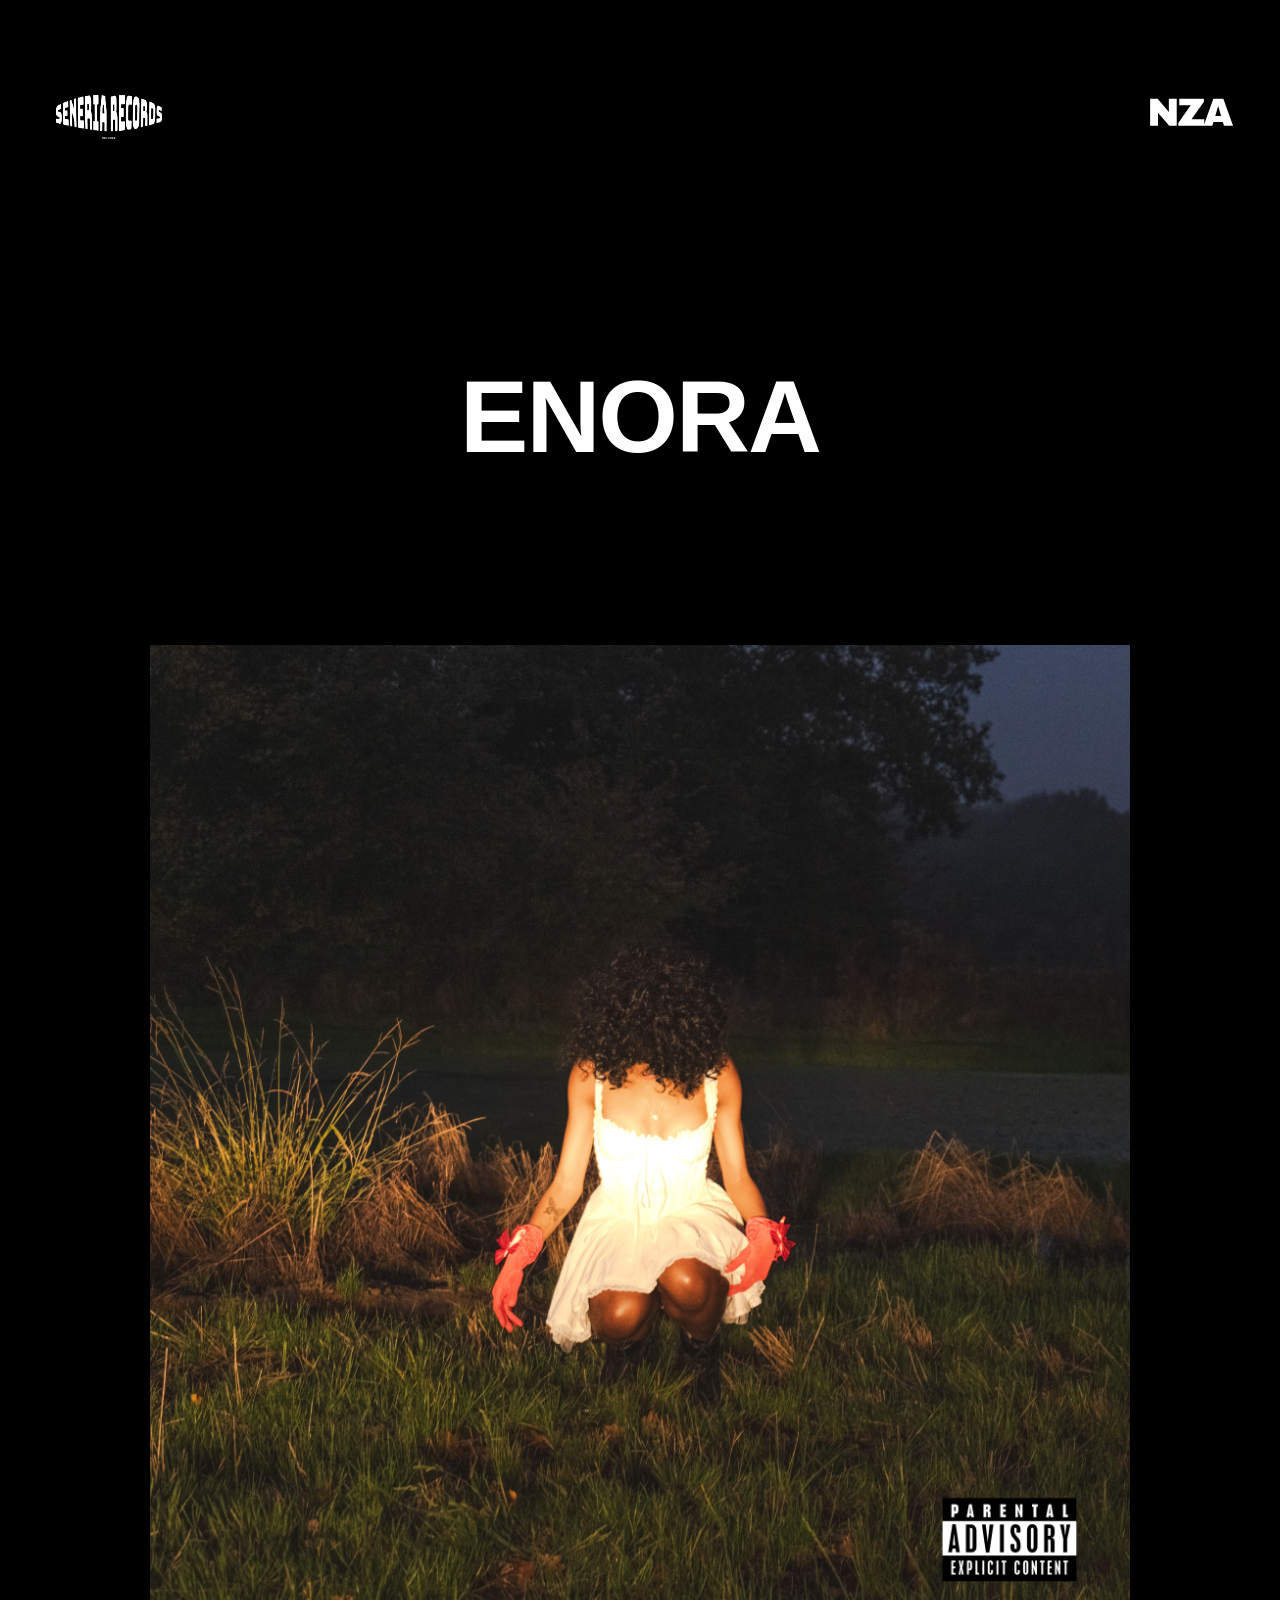
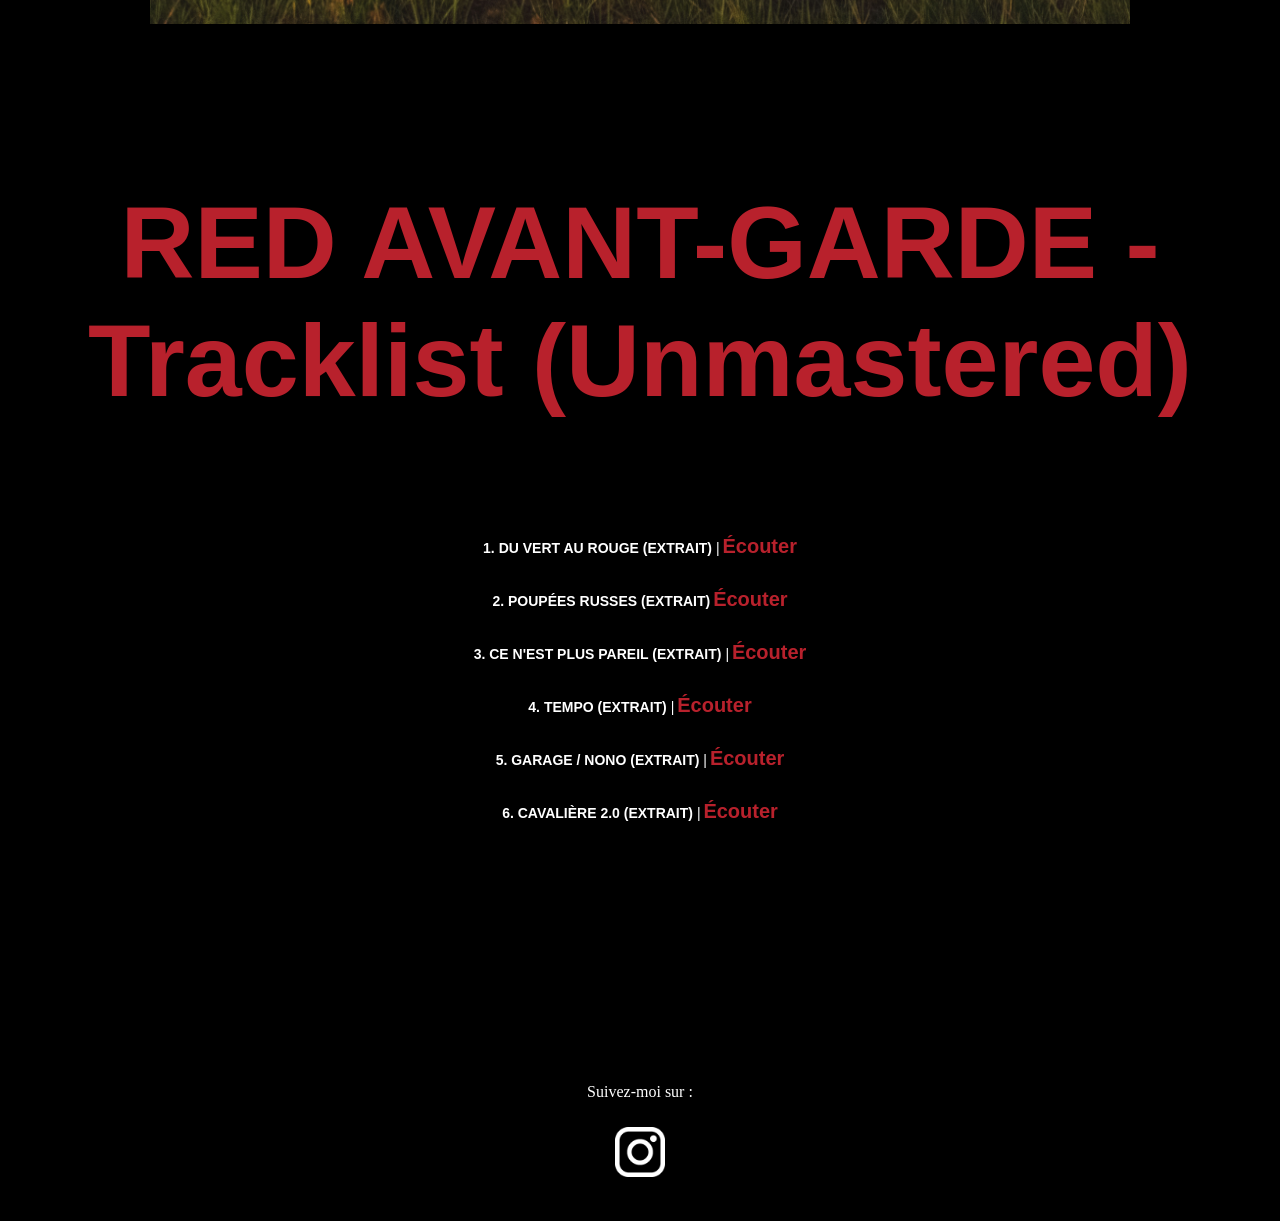
==== index.html @ bc43f726 "Update index.html" ====
<!DOCTYPE html>
<html lang="fr">
<head>
    <meta charset="UTF-8">
    <meta name="viewport" content="width=device-width, initial-scale=1.0">
    <link rel="stylesheet" href="css-tracklist-redag.css">
    
    <title>Tracklist - RED AVANT-GARDE</title>
    <style>
        body {
            font-family: Arial, sans-serif;
            background-color: #111;
            color: #fff;
            text-align: center;
            padding: 20px;
        }
        h2 {
            color: #b8212c;
        }
        .tracklist {
            list-style: none;
            padding: 0;
        }
        .tracklist li {
            margin: 10px 0;
        }
        a {
            color: #ff8b93;
            text-decoration: none;
        }
    </style>
</head>
<body>
    <div class="header">
        <img src="images/1.svg" alt="Logo Label" class="logo left">
        <img src="images/nza_logo_blanc.svg" alt="Logo Association" class="logo right">
    </div>
    <div style="height: 100px;"></div>

    <link href="https://fonts.googleapis.com/css?family=Bebas+Neue&display=swap" rel="stylesheet">


    
<h1 id="enora">ENORA</h1>

<div style="height: 100px;"></div>

<div class="header">
    <img class="cover_enora" src="images/cover_redag_unofficial.jpg" alt="cover enora">
</div>

<div style="height: 100px;"></div>


    <h2>RED AVANT-GARDE - Tracklist (Unmastered)</h2>
    <div style="height: 10px;"></div>

    <ul class="tracklist">
        <li><span class="numero">1.</span> <strong>DU VERT AU ROUGE (EXTRAIT) </strong>| <a class="ecouter" id="audio1" data-audio="audio/track_dvar.mp3">Écouter</a></li>
        <li><span class="numero">2.</span> <strong>POUPÉES RUSSES (EXTRAIT) </strong> <a class="ecouter" id="track2" data-audio="audio/track_pr.mp3">Écouter</a></li>
        <li><span class="numero">3.</span> <strong>CE N'EST PLUS PAREIL (EXTRAIT) </strong> | <a class="ecouter" id="track3" data-audio="audio/track_cnpp.mp3">Écouter</a></li>
        <li><span class="numero">4.</span> <strong>TEMPO (EXTRAIT) </strong> | <a class="ecouter" id="track4" data-audio="audio/track_tempo.mp3">Écouter</a></li>
        <li><span class="numero">5.</span> <strong>GARAGE / NONO (EXTRAIT) </strong> | <a class="ecouter" id="track5" data-audio="audio/track_gn.mp3">Écouter</a></li>
        <li><span class="numero">6.</span> <strong>CAVALIÈRE 2.0 (EXTRAIT) </strong> | <a class="ecouter" id="track6" data-audio="audio/track_cav2.mp3">Écouter</a></li>
    </ul>
    <div style="height: 200px;"></div>

    <footer>
        <p>
            <span class="follow-text">Suivez-moi sur :</span>
            <div style="height: 10px;"></div>
            <a href="https://www.instagram.com/enoraoff" target="_blank">
                <img src="images/instagram-logo-transparent.png" alt="Instagram logo noir et blanc" class="insta-logo">
            </a>
        </p>
    </footer>

<script src="js-tracklist-redag.js"></script>
<audio id="audio-preload" preload="auto">
    <source src="audio/track_test.mp3" type="audio/mp3">
</audio>

</body>
</html>
---- css-tracklist-redag.css ----
body {
    padding: 200px;
    font-family: 'HelveticaNeueRoman', sans-serif;
}

.header {
    display: flex;
    justify-content: space-between;
    align-items: center;
    padding-bottom: 20px; /* Espace sous les logos */
}

.logo {
    height: 170px; /* Ajuste la taille */
    margin-left: 20px;
    width: 10%;
}


h1 {
    margin-top: 40px; /* Espace entre les logos et le titre */
    text-align: center;
    font-family: 'BebasNeue-Regular', sans-serif;
    font-weight: bold;
    font-size: 8vw;
    letter-spacing: -2px;

}


h2 {
    margin-top: 40px; /* Espace entre les logos et le titre */
    text-align: center;
    font-family: 'BebasNeue-Regular', sans-serif;
    font-weight: bold;
    font-size: 8vw;
}

.cover_enora {
    width: 80%;
    display: flex;
    justify-content: center;
    height: auto;
    display: block;
    margin: 0 auto;
    
  }
  


/* Définir la police Bebas Neue */
@font-face {
    font-family: 'BebasNeue-Regular';
    src: url('BebasNeue/BebasNeue-Regular.ttf') format('truetype');
}

/* Appliquer la police aux titres */



.tracklist {
    display: flex;
    justify-content: center; /* Centre l'ensemble de la liste horizontalement */
    margin-top: 30px; /* Espacement au-dessus de la tracklist */
}

.tracklist ul {
    list-style-type: disc; /* Affiche des puces classiques */
    padding-left: 40px; /* Décale un peu le début de la liste */
    text-align: left; /* Aligne les éléments de la liste à gauche */
}

.tracklist li {
    margin-bottom: 10px; /* Espacement entre les titres */
    padding-left: 10px; /* Décale chaque titre un peu vers la droite pour l'effet sablier */
}

.tracklist li {
    margin-bottom: 20px; /* Plus d'espace entre les titres */
    font-size: 14px;
    padding-left: 20px; /* Décale légèrement chaque titre à gauche */
    text-align: left; /* Assure que les éléments sont à gauche */
}

.tracklist li a {
    text-decoration: none; /* Enlève le soulignement du lien */
    margin-left: 10px; /* Ajoute un petit espace entre le titre et le lien */
    font-weight: bold;
}










/* Centrer la tracklist et ajouter un espacement */
.tracklist {
    list-style-type: none; /* Supprime les puces */
    padding: 0;
    margin: 0;
    display: flex; /* Flexbox pour une disposition en ligne des éléments */
    flex-wrap: wrap; /* Permet aux éléments de se placer sur plusieurs lignes si nécessaire */
    justify-content: center; /* Centre les éléments horizontalement */
    flex-direction: column
}




.tracklist li {
    display: inline-block; /* Les éléments seront en ligne */
    margin: 20px 40px; /* Espacement entre chaque titre, 20px en haut et en bas, 40px à gauche et à droite */
    padding: 10px; /* Padding interne pour l'espacement */
    text-align: center; /* Centrer le texte à l'intérieur des éléments */
}

.tracklist li .numero {
    font-weight: bold; /* Ajoute de l'épaisseur aux numéros */
    margin-bottom: 20px;
}

.tracklist li a.ecouter {
    margin-left: -1px;
    margin-top: 10px; /* Ajoute un petit espace entre le titre et "Écouter" */
    text-align: center; /* Centre le lien "Écouter" */
    display: inline-block;
    text-decoration: none; /* Enlève le surlignement */
    color: #b8212c; /* La couleur initiale du texte */
    transition: color 1s ease, transform 0.2s ease; /* Transition douce pour la couleur et le zoom */
    font-family: 'HelveticaWorld-Bold', sans-serif;
    font-weight: bold;
    font-size: 20px;

    
}

.tracklist li a.ecouter:hover {
    color: #ffffff; /* Change la couleur du texte en blanc */
    transform: scale(1.1); /* Agrandit le texte de 20% */
}
/*OK ECOUTE ET LE TITRE SONT DÉTACHÉ*/

.tracklist li em {
    font-style: initial;
    font-family: 'BebasNeue-Regular';
}


.ecouter {
    cursor: pointer;
    text-decoration: none;
}






footer {
    margin-top: 50px;
    text-align: center;
    font-size: 16px;
}

footer a {
    text-decoration: none;
    color: #dc9448; /* Utilise une couleur qui ressort */
    font-weight: bold;
    display: flex;
    align-items: center;
}

/*logo*/

footer a img {
    width: 50px; /* Ajuste la taille du logo Instagram */
    margin: auto; /* Ajoute un peu d'espace entre le texte et l'image */
    vertical-align: middle;

}




/* EFFET D'ACCUEIL*/

/* Définition de l'animation pour le fade-in et fade-out */
@keyframes fadeInOut {
    0% {
        background-color: #000000; /* fond noir au départ */
    }
    50% {
        background-color: #ffffff; /* fond rouge à 1 seconde */
    }
    100% {
        background-color: #000000; /* fond noir à la fin */
    }
}

/* Application de l'animation au body */
body {
    animation: fadeInOut 2.5s ease-in-out; /* 2s pour toute l'animation */
    animation-delay: 0s; /* L'animation commence immédiatement */
    animation-fill-mode: forwards; /* Maintenir l'état final de l'animation */
}


/*EFFET SUR LES TITRES DE L'EP*/

/* Définir l'animation pour les éléments de la tracklist */
/* Animation pour l'apparition des titres */
/* Animation pour les titres */
@keyframes fadeInTitle {
    0% {
        opacity: 0;
        transform: translateY(20px);
    }
    100% {
        opacity: 1;
        transform: translateY(0);
    }
}

/* Appliquer un état initial caché et décalé */
.tracklist li {
    opacity: 0;
    transform: translateY(20px);
    transition: opacity 0.5s, transform 0.5s;
}

/* Classe active qui déclenche l'animation */
.tracklist li.active {
    animation: fadeInTitle 0.75s ease-out forwards;
}


/* Classe d'animation */
.fade-in {
    opacity: 0;
    animation: fadeIn 1s ease forwards; /* 1s pour l'animation */
}

/* Liste des titres */
.tracklist li {
    list-style-type: none;
    padding: 0;
}

.tracklist li strong {
    font-weight: bold;
}

.track-item {
    font-size: 18px;
    margin: 10px 0;
}

/* Délais d'animation pour chaque élément */
.tracklist li:nth-child(1) {
    animation-delay: 0.2s;
}
.tracklist li:nth-child(2) {
    animation-delay: 0.4s;
}
.tracklist li:nth-child(3) {
    animation-delay: 0.6s;
}
.tracklist li:nth-child(4) {
    animation-delay: 0.8s;
}
.tracklist li:nth-child(5) {
    animation-delay: 1s;
}
.tracklist li:nth-child(6) {
    animation-delay: 1.2s;
}


/*logo*/
.insta-logo {
    transition: transform 0.3s ease; /* Transition douce pour l'effet de zoom */
}

/* Lors du survol (hover) */
.insta-logo:hover {
    transform: scale(1.1); /* Augmente la taille du logo de 10% */
}

.follow-text {
    margin-top: 90px; /* Crée de l'espace entre le texte et l'icône */
    font-size: 16px; /* Taille de la police, ajustable selon ton design */
    font-weight: initial; /* Optionnel, si tu veux que le texte soit en gras */
    font-family: 'HelveticaWorld-Bold';

}


/* Importation de la police HelveticaWorld-Regular */
@font-face {
    font-family: 'HelveticaWorld-Regular';
    src: url('polices/HelveticaWorld/HelveticaWorld-Regular.woff2') format('woff2'),
         url('pOLICES/HelveticaWorld/HelveticaWorld-Regular.woff') format('woff');
    font-weight: normal;
    font-style: normal;
}

/* Appliquer HelveticaWorld-Regular aux titres de la tracklist */
.tracklist li {
    font-family: 'HelveticaWorld-Regular', sans-serif;
    font-weight: normal; /* Si tu souhaites un poids normal pour la police */
}
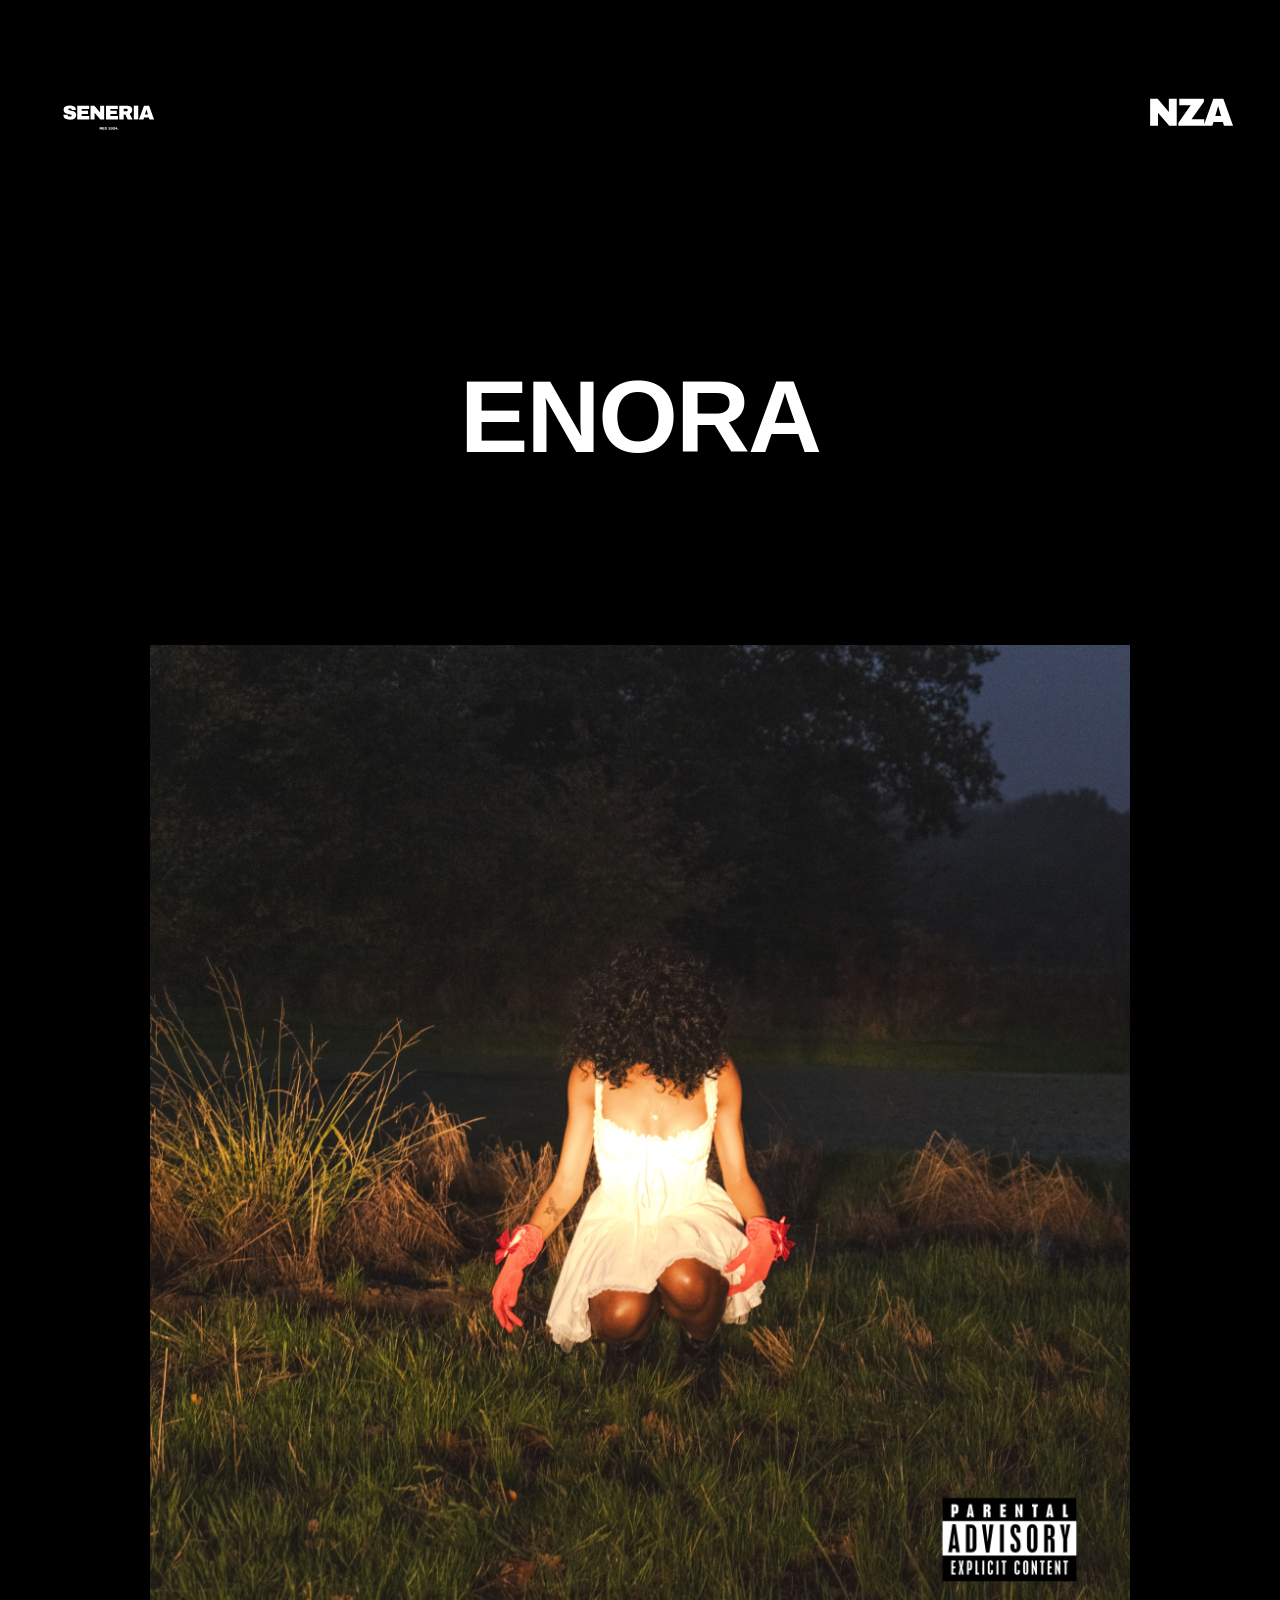
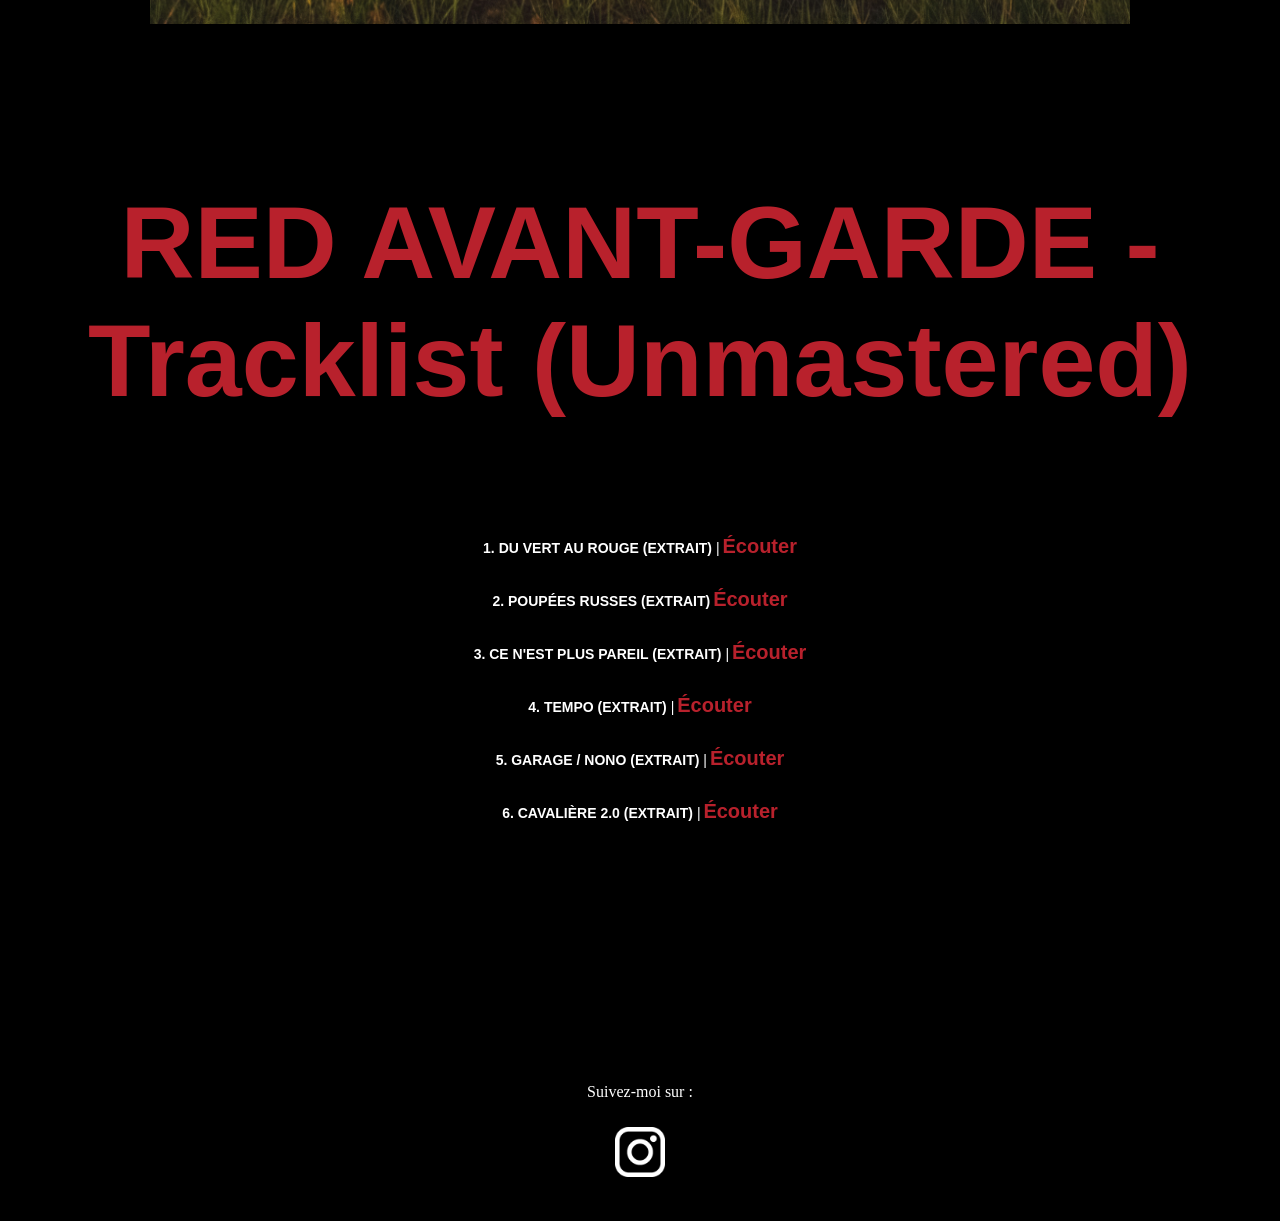
==== commit e43ebea7: "Add files via upload" ====
--- a/index.html
+++ b/index.html
@@ -32,7 +32,7 @@
 </head>
 <body>
     <div class="header">
-        <img src="images/1.svg" alt="Logo Label" class="logo left">
+        <img src="images/seneria_records_logo_blanc.svg" alt="Logo Label" class="logo left">
         <img src="images/nza_logo_blanc.svg" alt="Logo Association" class="logo right">
     </div>
     <div style="height: 100px;"></div>
@@ -82,4 +82,4 @@
 
 </body>
 </html>
- 
+ 
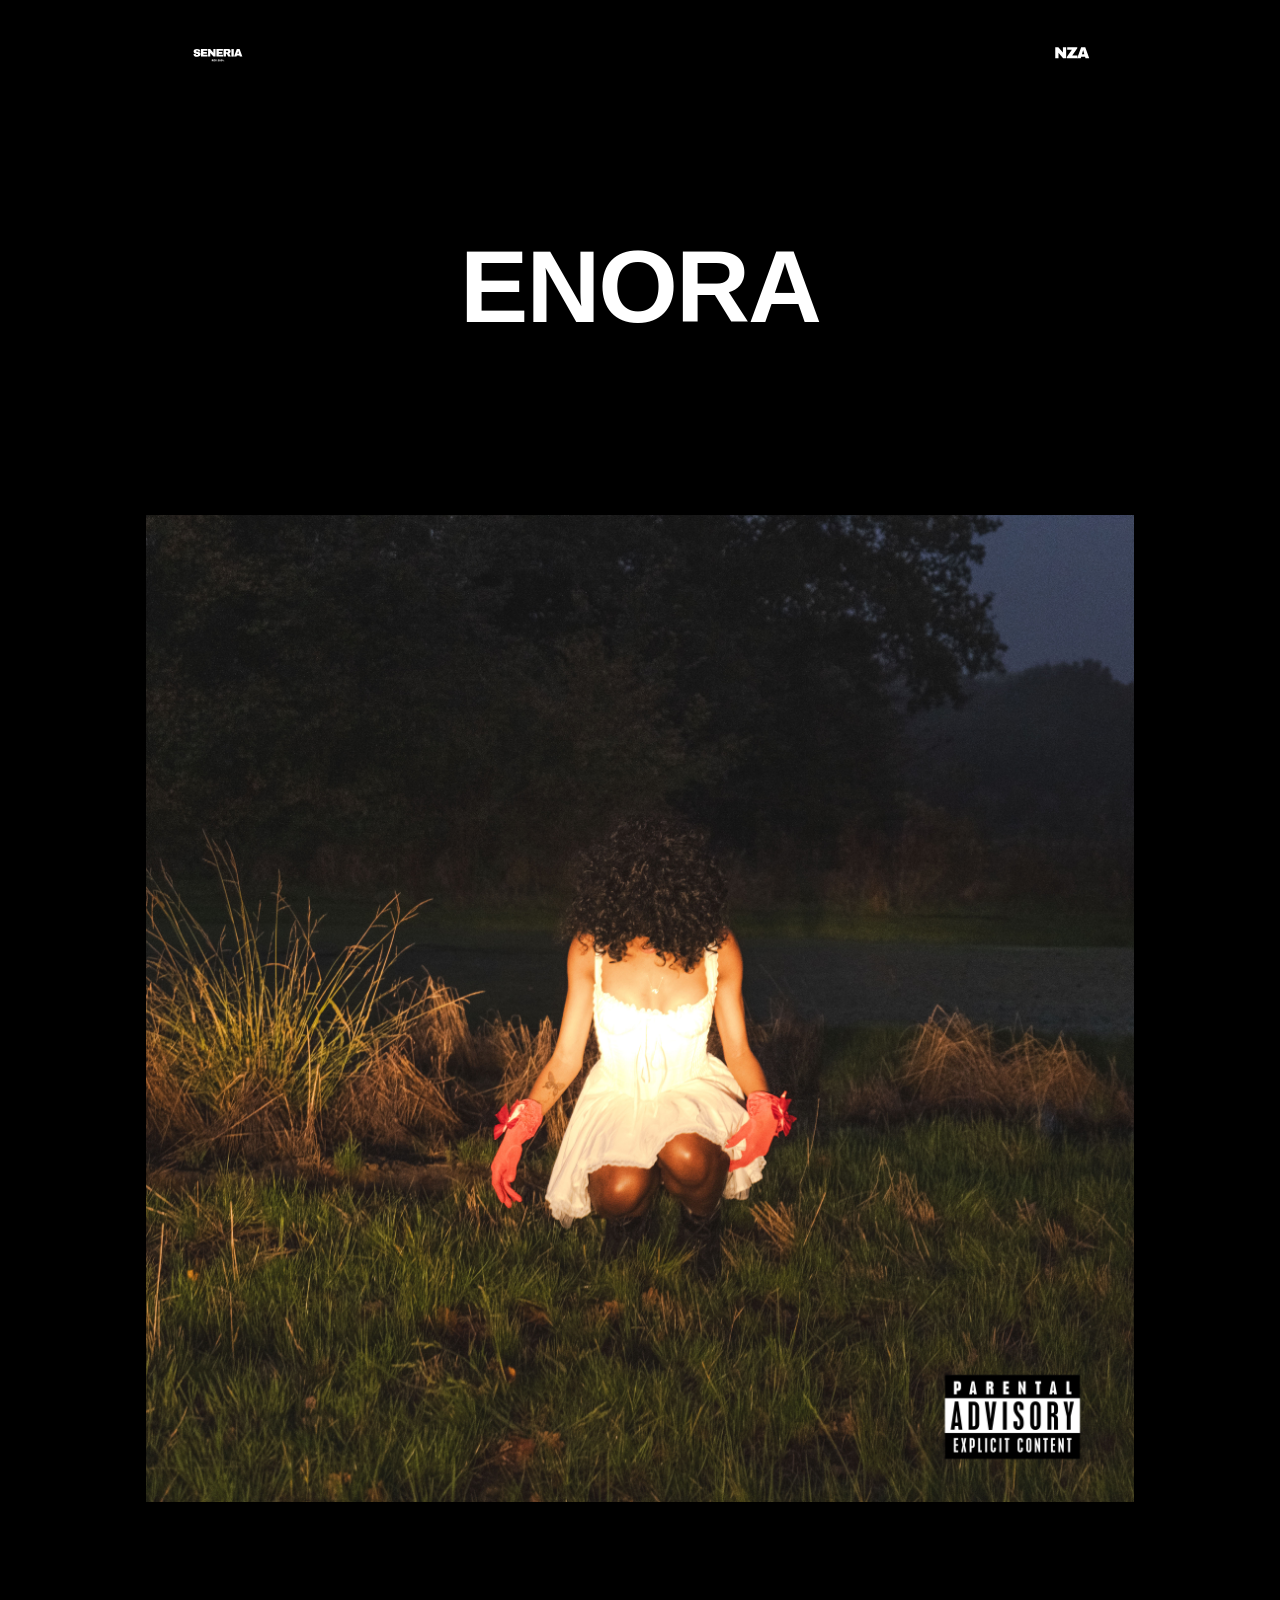
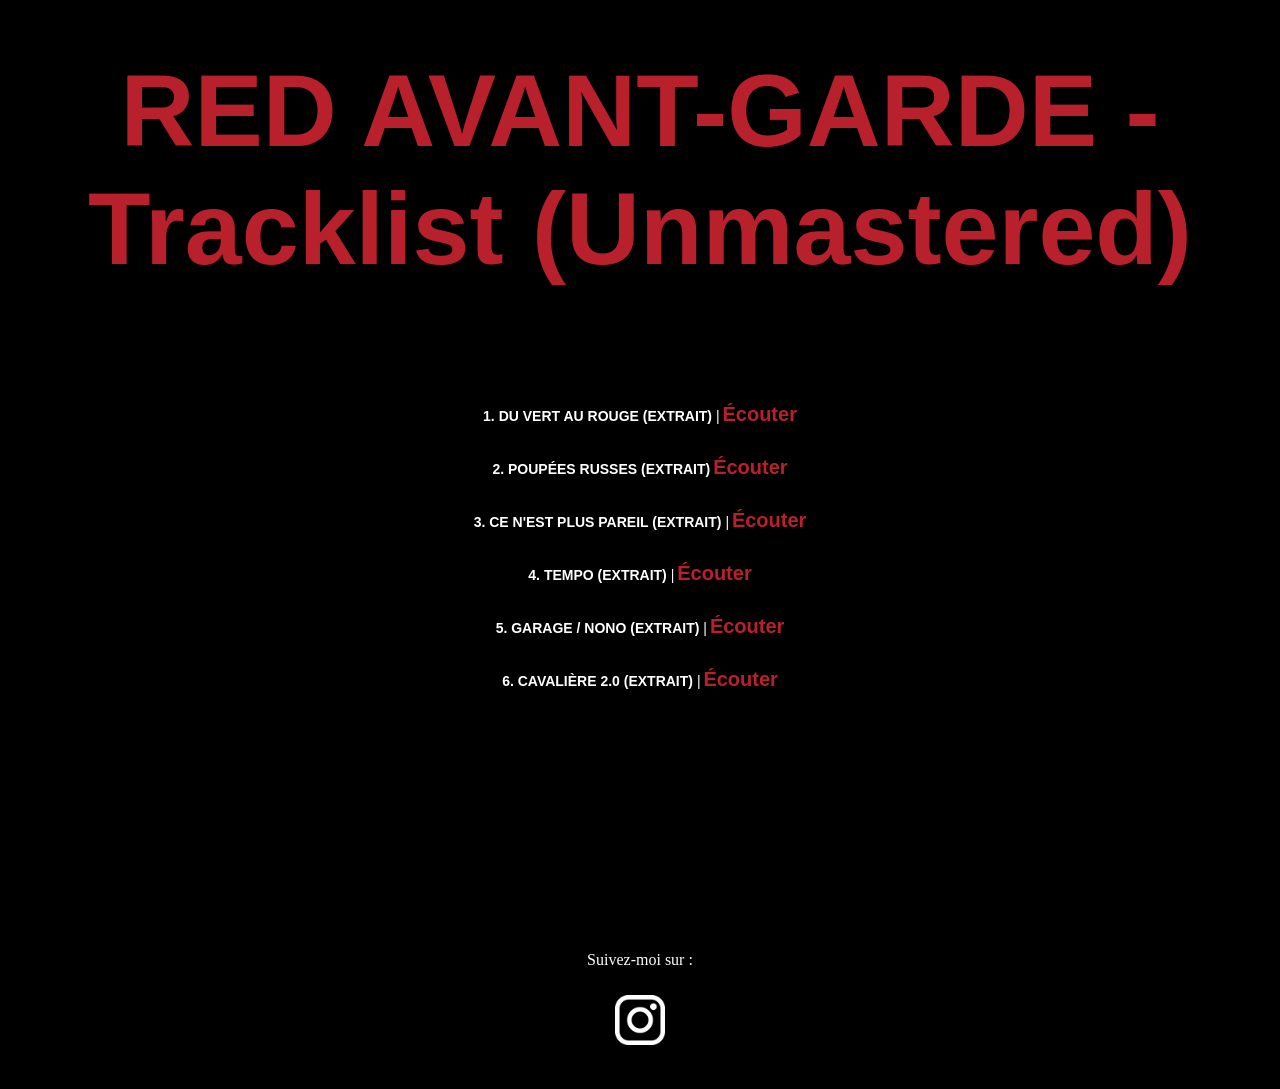
==== commit 7e0960f1: "Update index.html" ====
--- a/index.html
+++ b/index.html
@@ -12,7 +12,6 @@
             background-color: #111;
             color: #fff;
             text-align: center;
-            padding: 20px;
         }
         h2 {
             color: #b8212c;
@@ -82,4 +81,4 @@
 
 </body>
 </html>
- + 
--- a/css-tracklist-redag.css
+++ b/css-tracklist-redag.css
@@ -3,7 +3,7 @@
 
 
 body {
-    padding: 200px;
+    padding: 20px 15px 20px 15px; /* haut | droite | bas | gauche */
     font-family: 'HelveticaNeueRoman', sans-serif;
 }
 
@@ -11,13 +11,13 @@
     display: flex;
     justify-content: space-between;
     align-items: center;
-    padding-bottom: 20px; /* Espace sous les logos */
+    padding-bottom: 10px; /* Espace sous les logos */
 }
 
 .logo {
-    height: 170px; /* Ajuste la taille */
-    margin-left: 20px;
-    width: 10%;
+    height: 50px; /* Ajuste la taille */
+    margin-left: 10px;
+    width: 30%;
 }
 
 
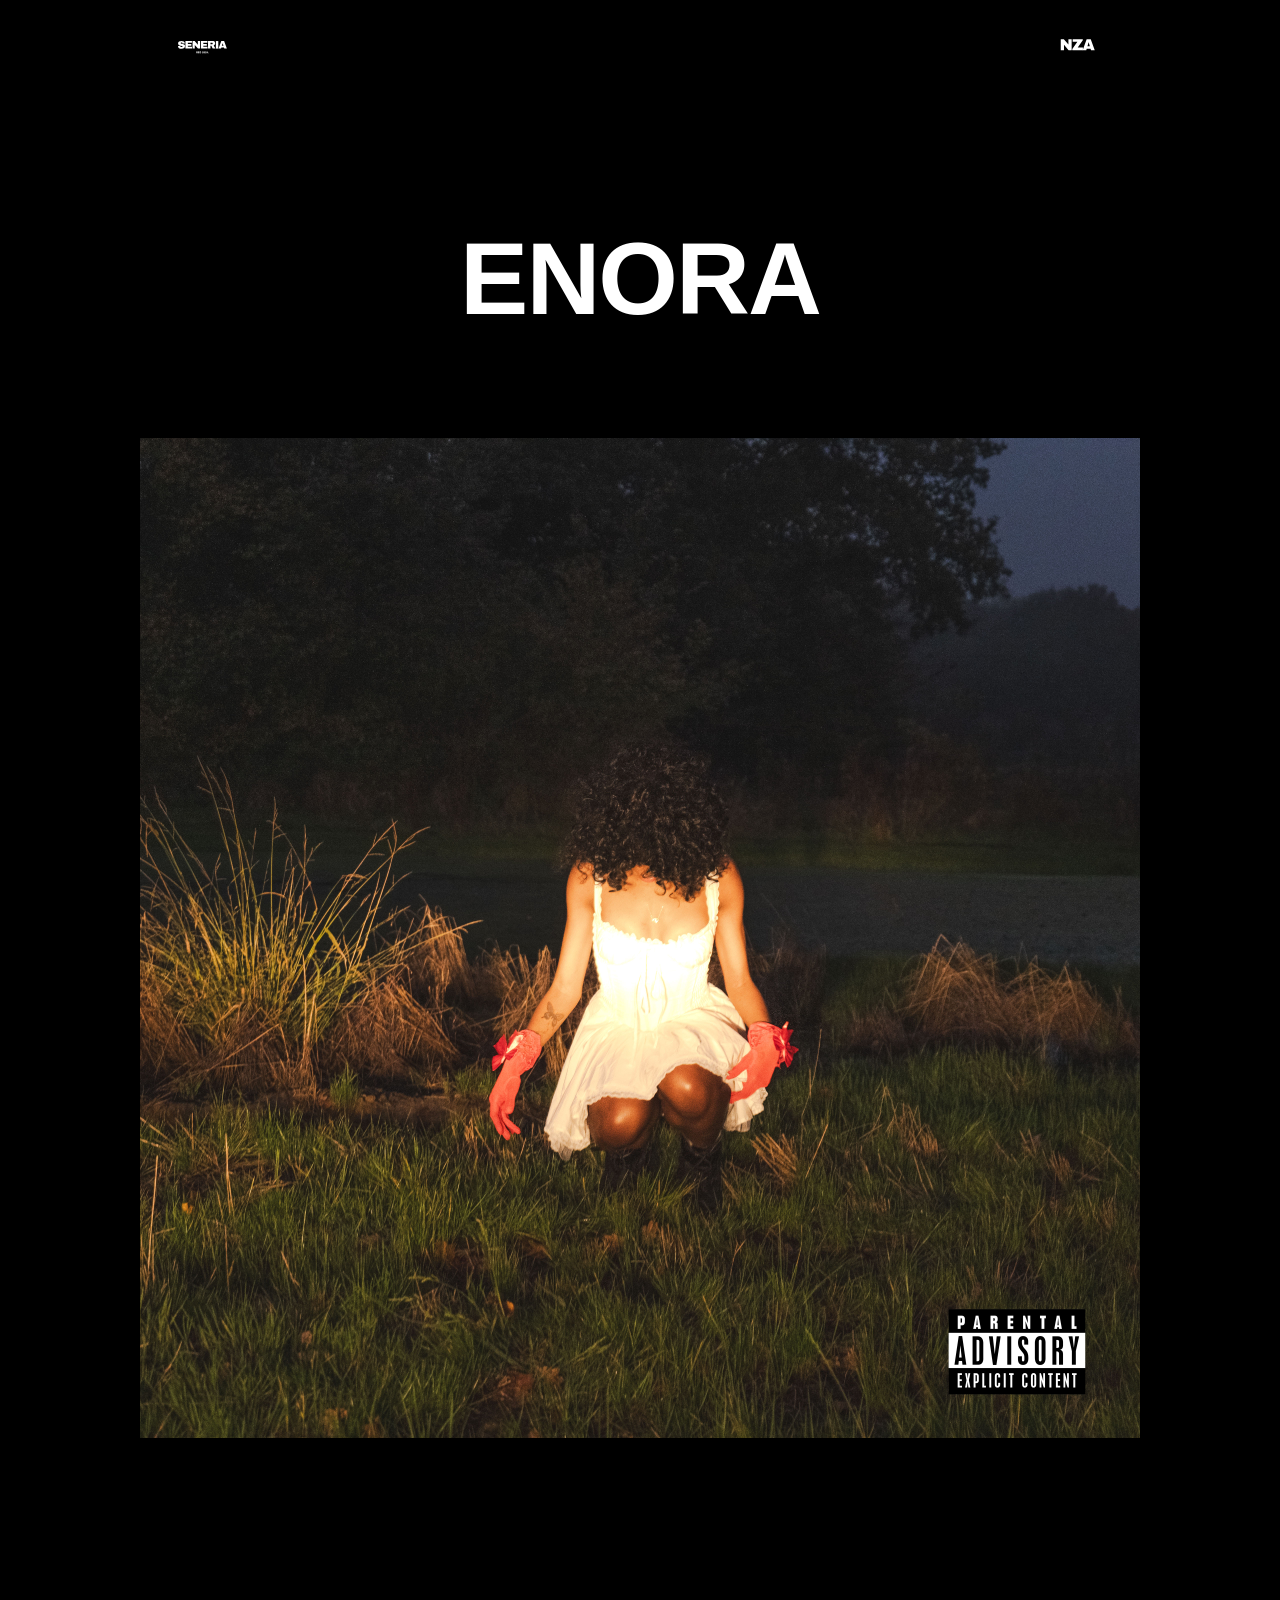
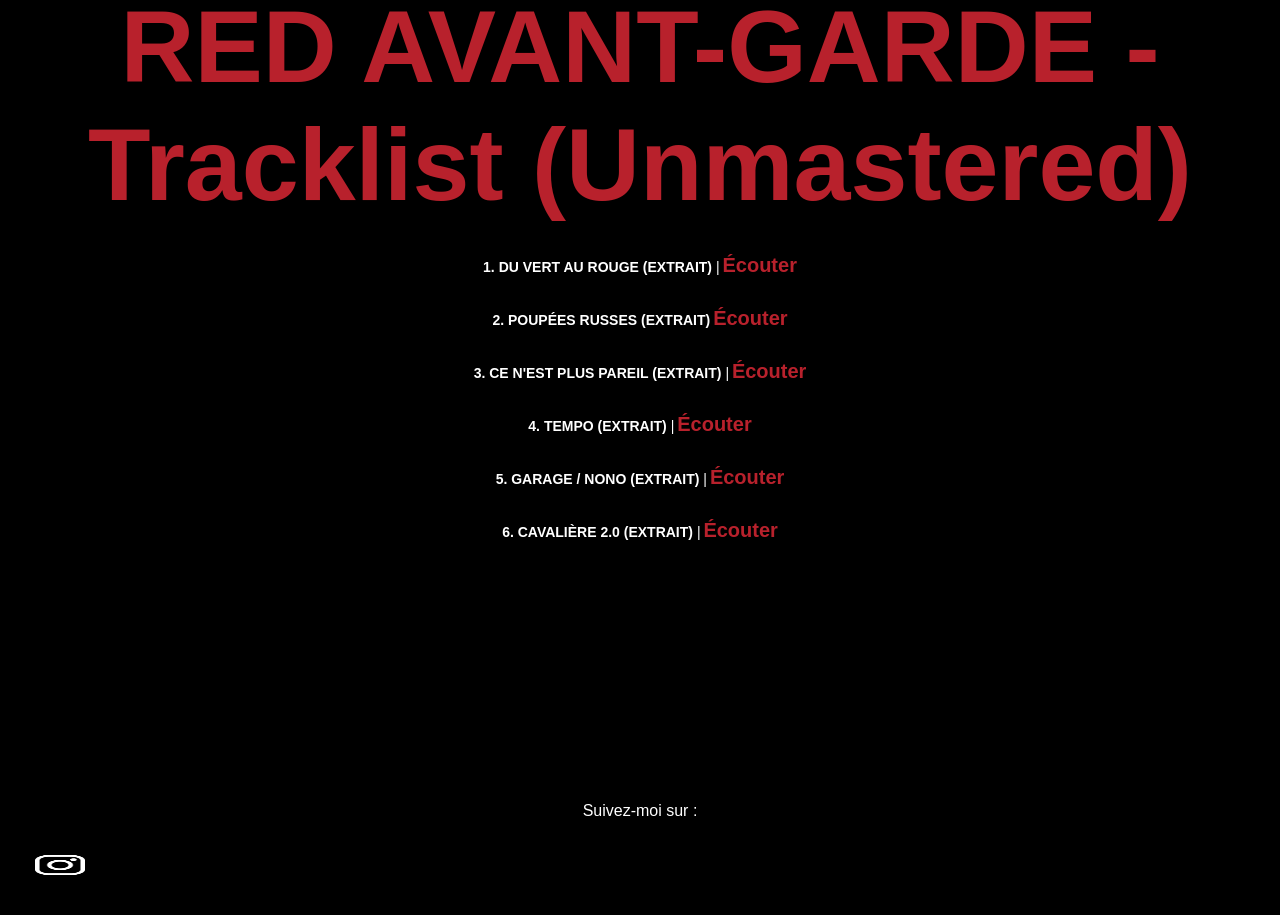
==== commit bba3fdbc: "Update index.html" ====
--- a/index.html
+++ b/index.html
@@ -67,7 +67,7 @@
     <footer>
         <p>
             <span class="follow-text">Suivez-moi sur :</span>
-            <div style="height: 10px;"></div>
+            <div style="height: 15px;"></div>
             <a href="https://www.instagram.com/enoraoff" target="_blank">
                 <img src="images/instagram-logo-transparent.png" alt="Instagram logo noir et blanc" class="insta-logo">
             </a>
--- a/css-tracklist-redag.css
+++ b/css-tracklist-redag.css
@@ -1,11 +1,15 @@
 
+* {
+  margin: 0;
+  padding: 0;
+  box-sizing: border-box;
+}
 
 
 
 body {
     padding: 20px 15px 20px 15px; /* haut | droite | bas | gauche */
-    font-family: 'HelveticaNeueRoman', sans-serif;
-}
+    font-family: 'Bebas Neue', Arial, sans-serif;}
 
 .header {
     display: flex;
@@ -16,7 +20,6 @@
 
 .logo {
     height: 50px; /* Ajuste la taille */
-    margin-left: 10px;
     width: 30%;
 }
 
@@ -24,8 +27,9 @@
 h1 {
     margin-top: 40px; /* Espace entre les logos et le titre */
     text-align: center;
-    font-family: 'BebasNeue-Regular', sans-serif;
-    font-weight: bold;
+    font-family: 'Bebas Neue', Arial, sans-serif;
+    font-weight: bold;
+
     font-size: 8vw;
     letter-spacing: -2px;
 
@@ -56,6 +60,8 @@
 @font-face {
     font-family: 'BebasNeue-Regular';
     src: url('BebasNeue/BebasNeue-Regular.ttf') format('truetype');
+    font-family: 'HelveticaWorld-Regular';
+    src: url('HelveticaWorld/HelveticaWorld-Regular.ttf') format('truetype');
 }
 
 /* Appliquer la police aux titres */
@@ -182,8 +188,9 @@
 
 footer a img {
     width: 50px; /* Ajuste la taille du logo Instagram */
-    margin: auto; /* Ajoute un peu d'espace entre le texte et l'image */
+    margin: 20px; /* Ajoute un peu d'espace entre le texte et l'image */
     vertical-align: middle;
+    height: 20px
 
 }
 
@@ -298,19 +305,11 @@
     margin-top: 90px; /* Crée de l'espace entre le texte et l'icône */
     font-size: 16px; /* Taille de la police, ajustable selon ton design */
     font-weight: initial; /* Optionnel, si tu veux que le texte soit en gras */
-    font-family: 'HelveticaWorld-Bold';
-
-}
-
-
-/* Importation de la police HelveticaWorld-Regular */
-@font-face {
-    font-family: 'HelveticaWorld-Regular';
-    src: url('polices/HelveticaWorld/HelveticaWorld-Regular.woff2') format('woff2'),
-         url('pOLICES/HelveticaWorld/HelveticaWorld-Regular.woff') format('woff');
-    font-weight: normal;
-    font-style: normal;
-}
+    font-family: 'HelveticaWorld-Regular', sans-serif;
+
+}
+
+
 
 /* Appliquer HelveticaWorld-Regular aux titres de la tracklist */
 .tracklist li {
@@ -318,3 +317,8 @@
     font-weight: normal; /* Si tu souhaites un poids normal pour la police */
 }
 
+footer, footer .follow-text {
+    font-family: 'Bebas Neue', Arial, sans-serif;
+}
+
+
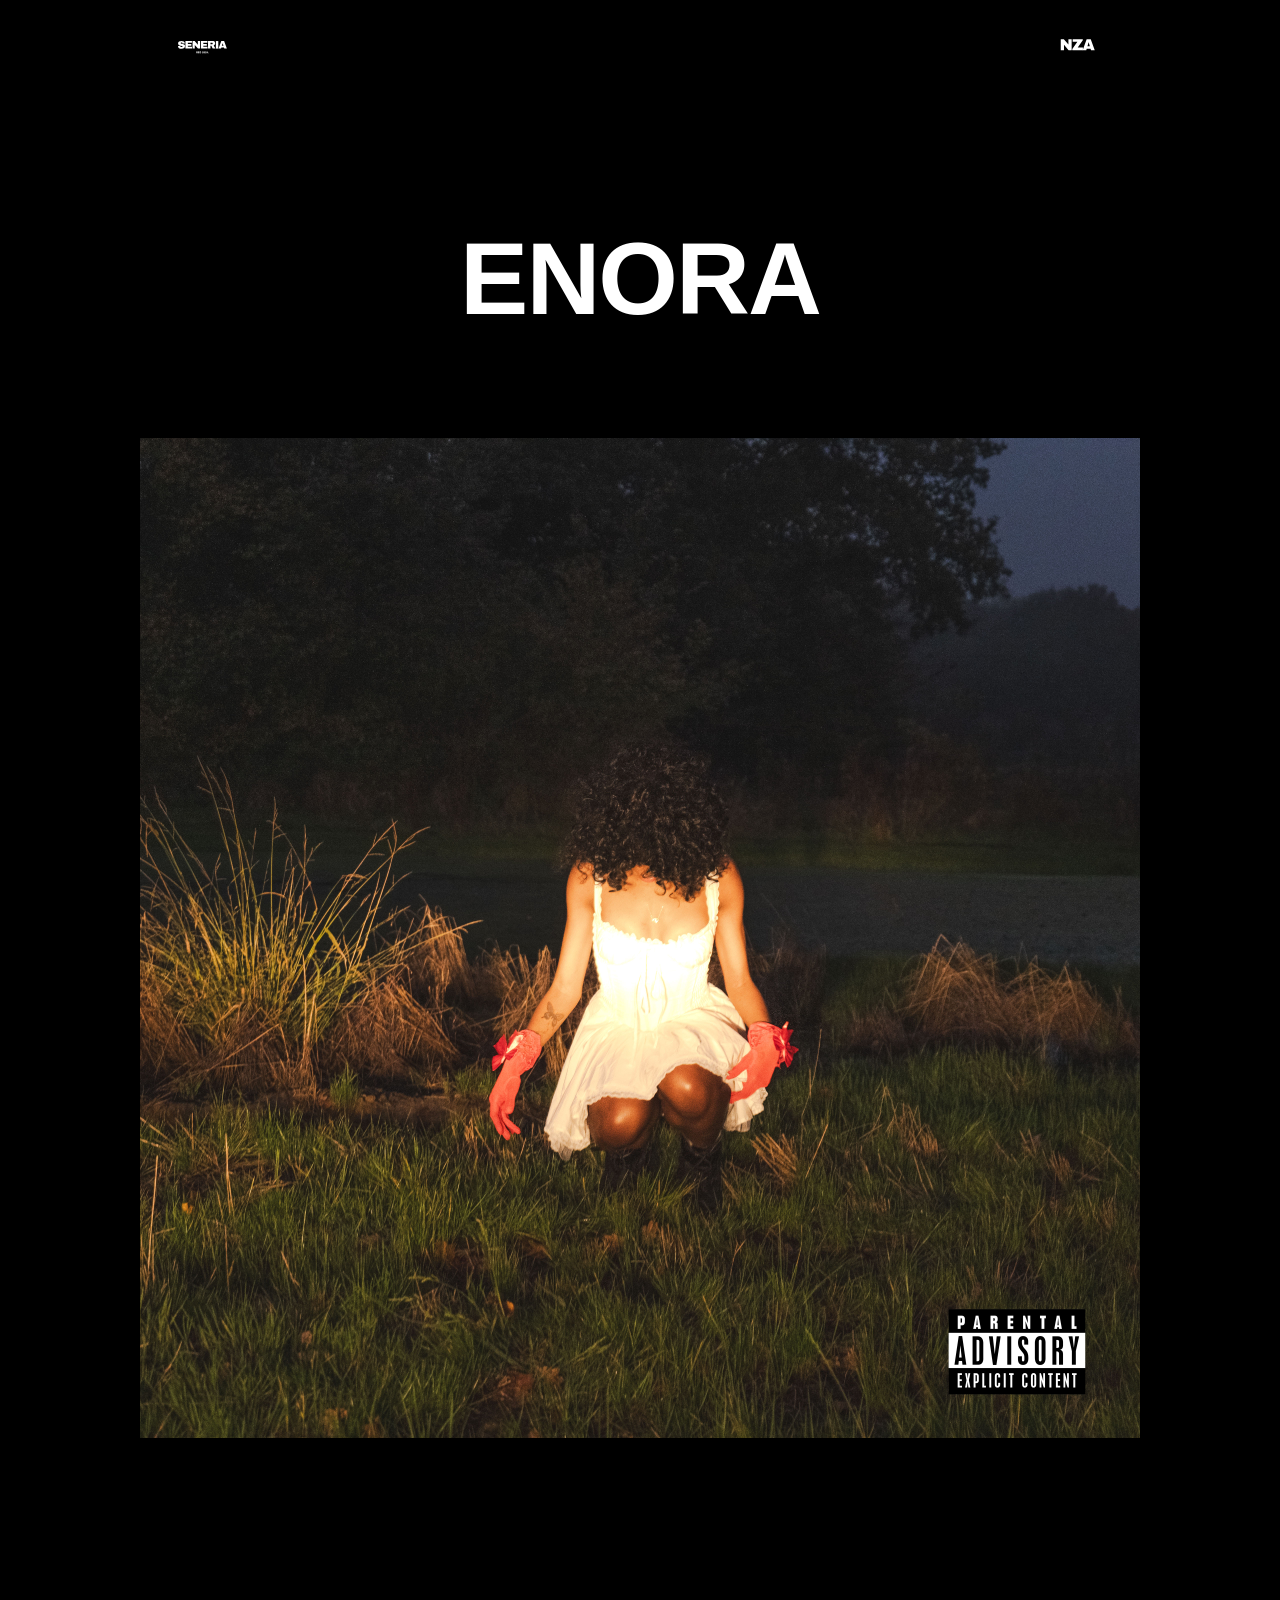
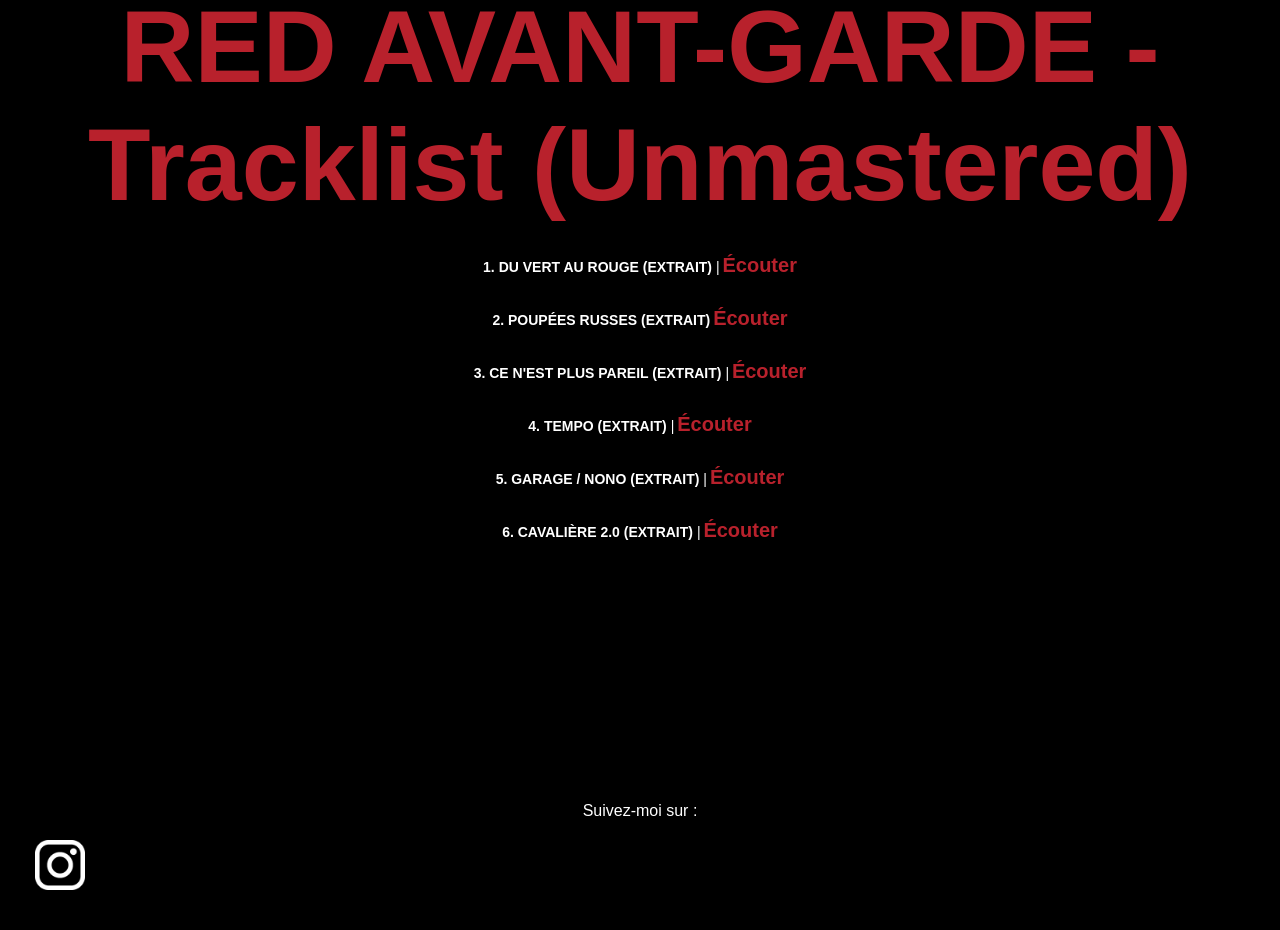
==== commit c27adca4: "Update index.html" ====
--- a/index.html
+++ b/index.html
@@ -67,7 +67,6 @@
     <footer>
         <p>
             <span class="follow-text">Suivez-moi sur :</span>
-            <div style="height: 15px;"></div>
             <a href="https://www.instagram.com/enoraoff" target="_blank">
                 <img src="images/instagram-logo-transparent.png" alt="Instagram logo noir et blanc" class="insta-logo">
             </a>
--- a/css-tracklist-redag.css
+++ b/css-tracklist-redag.css
@@ -190,8 +190,6 @@
     width: 50px; /* Ajuste la taille du logo Instagram */
     margin: 20px; /* Ajoute un peu d'espace entre le texte et l'image */
     vertical-align: middle;
-    height: 20px
-
 }
 
 
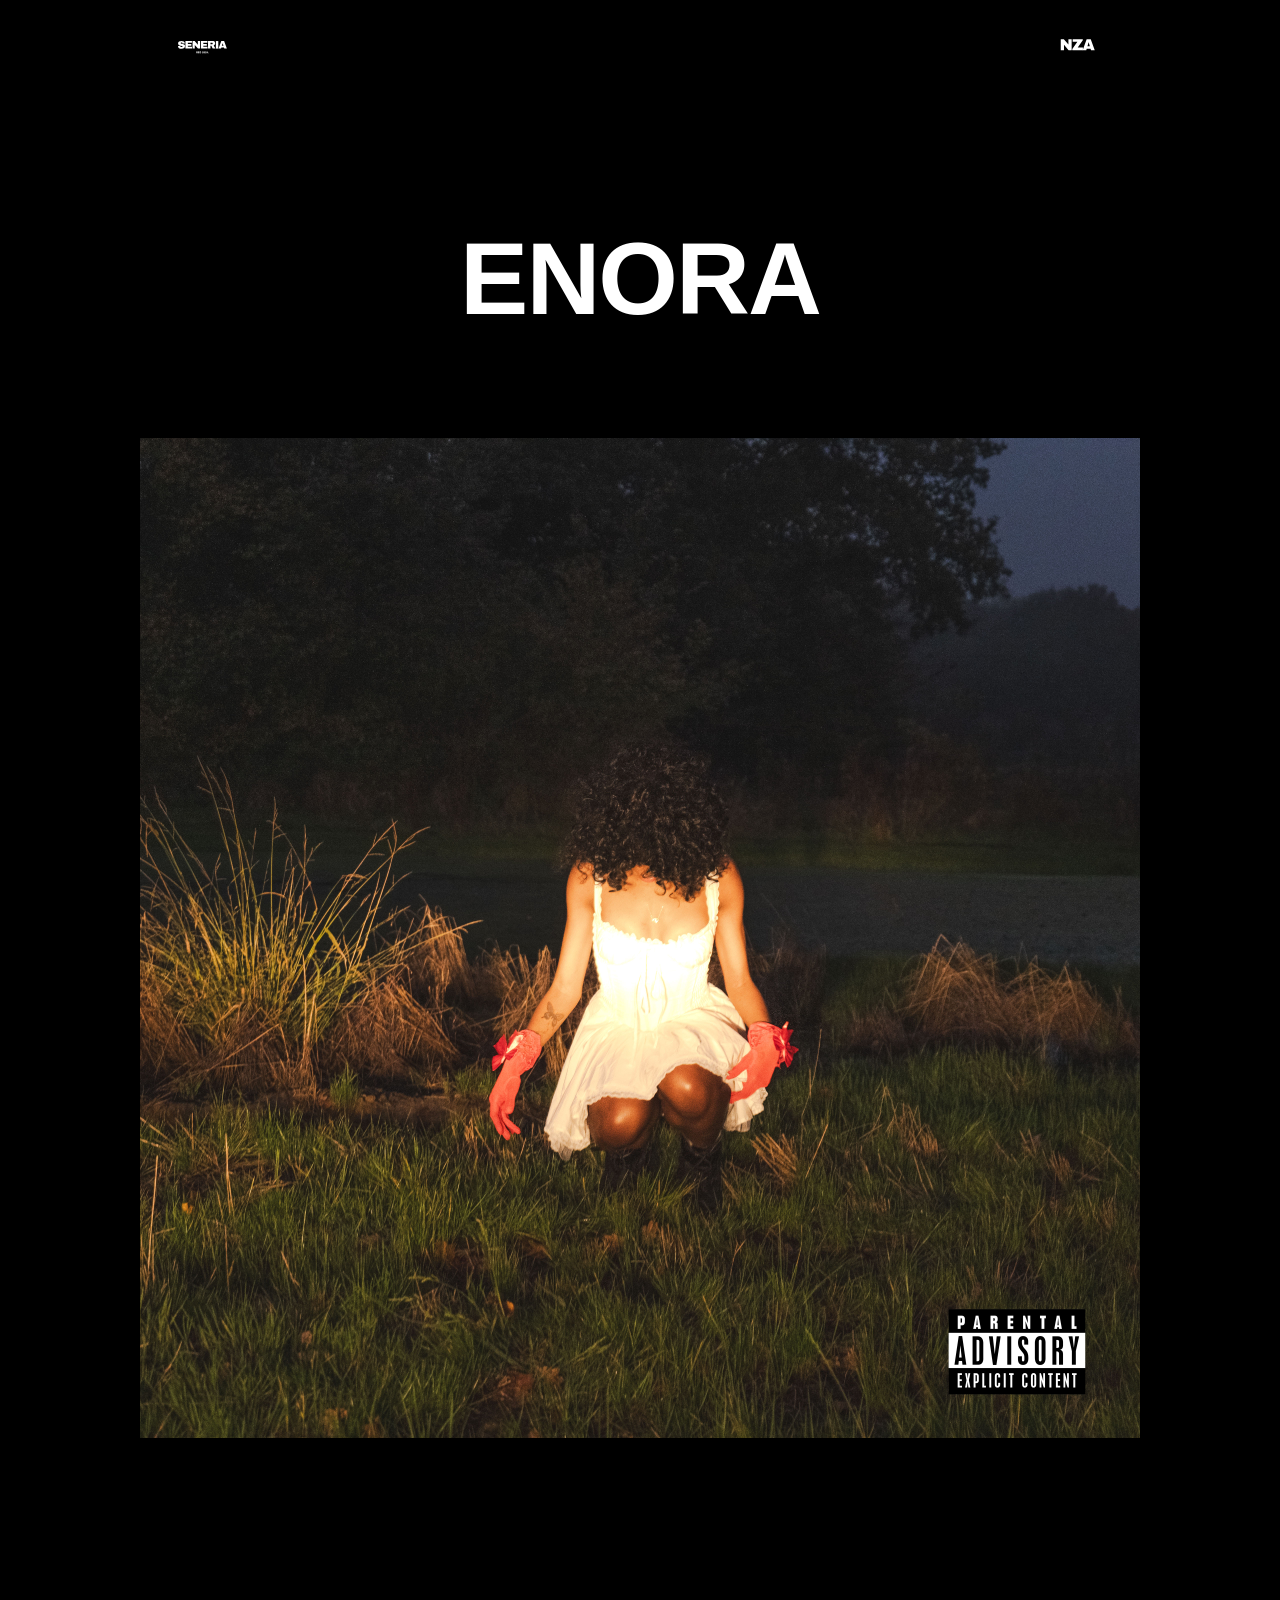
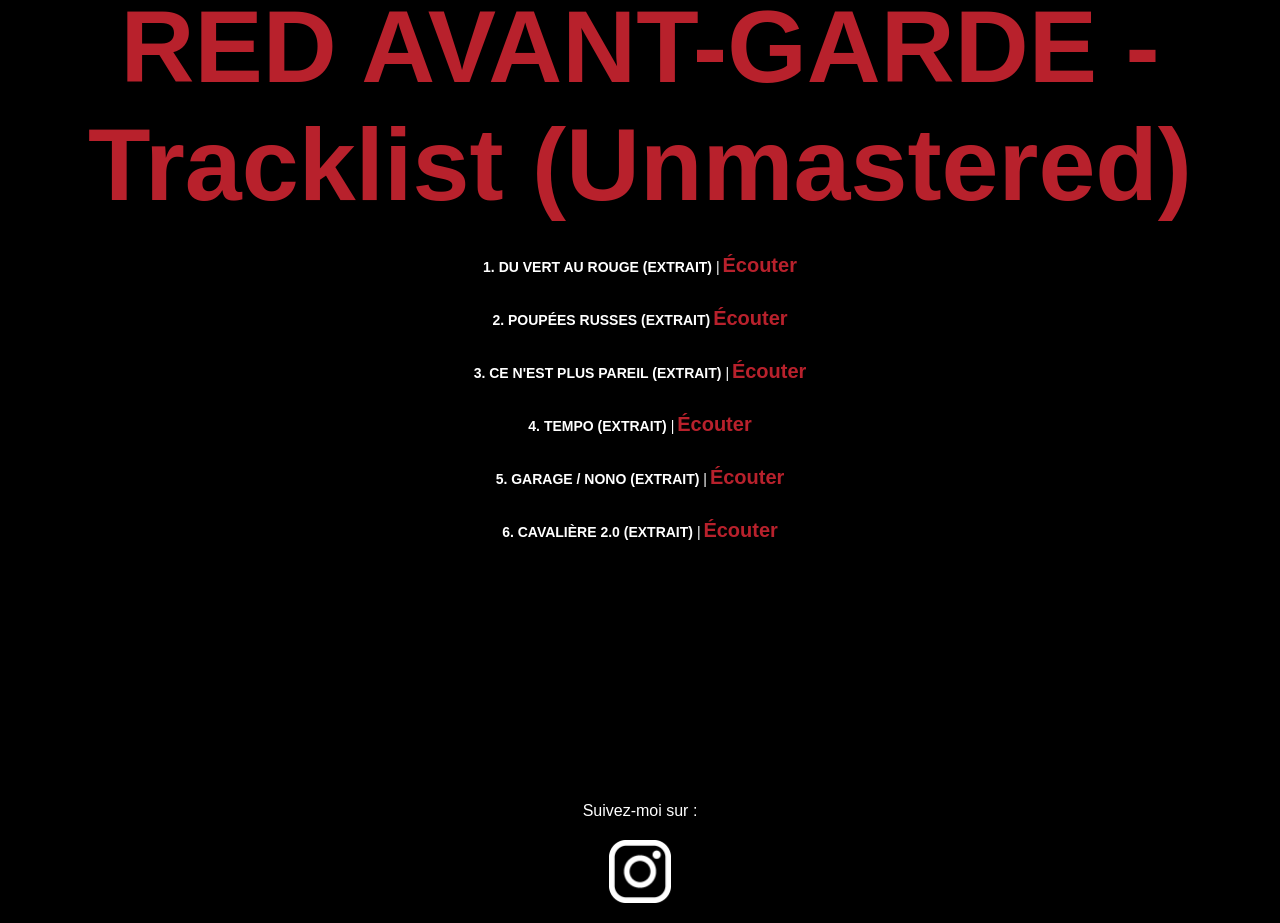
==== commit b13447a5: "Update index.html" ====
--- a/index.html
+++ b/index.html
@@ -67,6 +67,7 @@
     <footer>
         <p>
             <span class="follow-text">Suivez-moi sur :</span>
+                <div style="height: 20px;"></div>
             <a href="https://www.instagram.com/enoraoff" target="_blank">
                 <img src="images/instagram-logo-transparent.png" alt="Instagram logo noir et blanc" class="insta-logo">
             </a>
--- a/css-tracklist-redag.css
+++ b/css-tracklist-redag.css
@@ -184,13 +184,6 @@
     align-items: center;
 }
 
-/*logo*/
-
-footer a img {
-    width: 50px; /* Ajuste la taille du logo Instagram */
-    margin: 20px; /* Ajoute un peu d'espace entre le texte et l'image */
-    vertical-align: middle;
-}
 
 
 
@@ -292,7 +285,33 @@
 /*logo*/
 .insta-logo {
     transition: transform 0.3s ease; /* Transition douce pour l'effet de zoom */
-}
+    height: auto; /*Pour conserver les proportions de l'image */
+    width: 5%; /* Utilise 10% de la largeur de l'écran */
+    display: block; /* S'assure que l'image est en mode bloc pour le centrage */
+    margin: 0 auto; /* Centrer l'image */
+}
+
+@media (max-width: 768px) {
+    .insta-logo {
+        width: 10vw; /* Agrandir légèrement sur les petits écrans */
+    }
+
+  @media (max-width: 480px) {
+    .insta-logo {
+        width: 10vw; /* Agrandir davantage sur les très petits écrans comme les téléphones */
+    }
+
+
+footer a {
+    display: flex;
+    justify-content: center; /* Centrer le lien Instagram */
+    align-items: center; /* Aligner verticalement */
+    margin: 30px; /* Ajoute un peu d'espace entre le texte et l'image */
+    vertical-align: middle;
+}
+
+    
+
 
 /* Lors du survol (hover) */
 .insta-logo:hover {
@@ -304,6 +323,7 @@
     font-size: 16px; /* Taille de la police, ajustable selon ton design */
     font-weight: initial; /* Optionnel, si tu veux que le texte soit en gras */
     font-family: 'HelveticaWorld-Regular', sans-serif;
+  margin-bottom: 30px
 
 }
 
@@ -319,4 +339,3 @@
     font-family: 'Bebas Neue', Arial, sans-serif;
 }
 
-
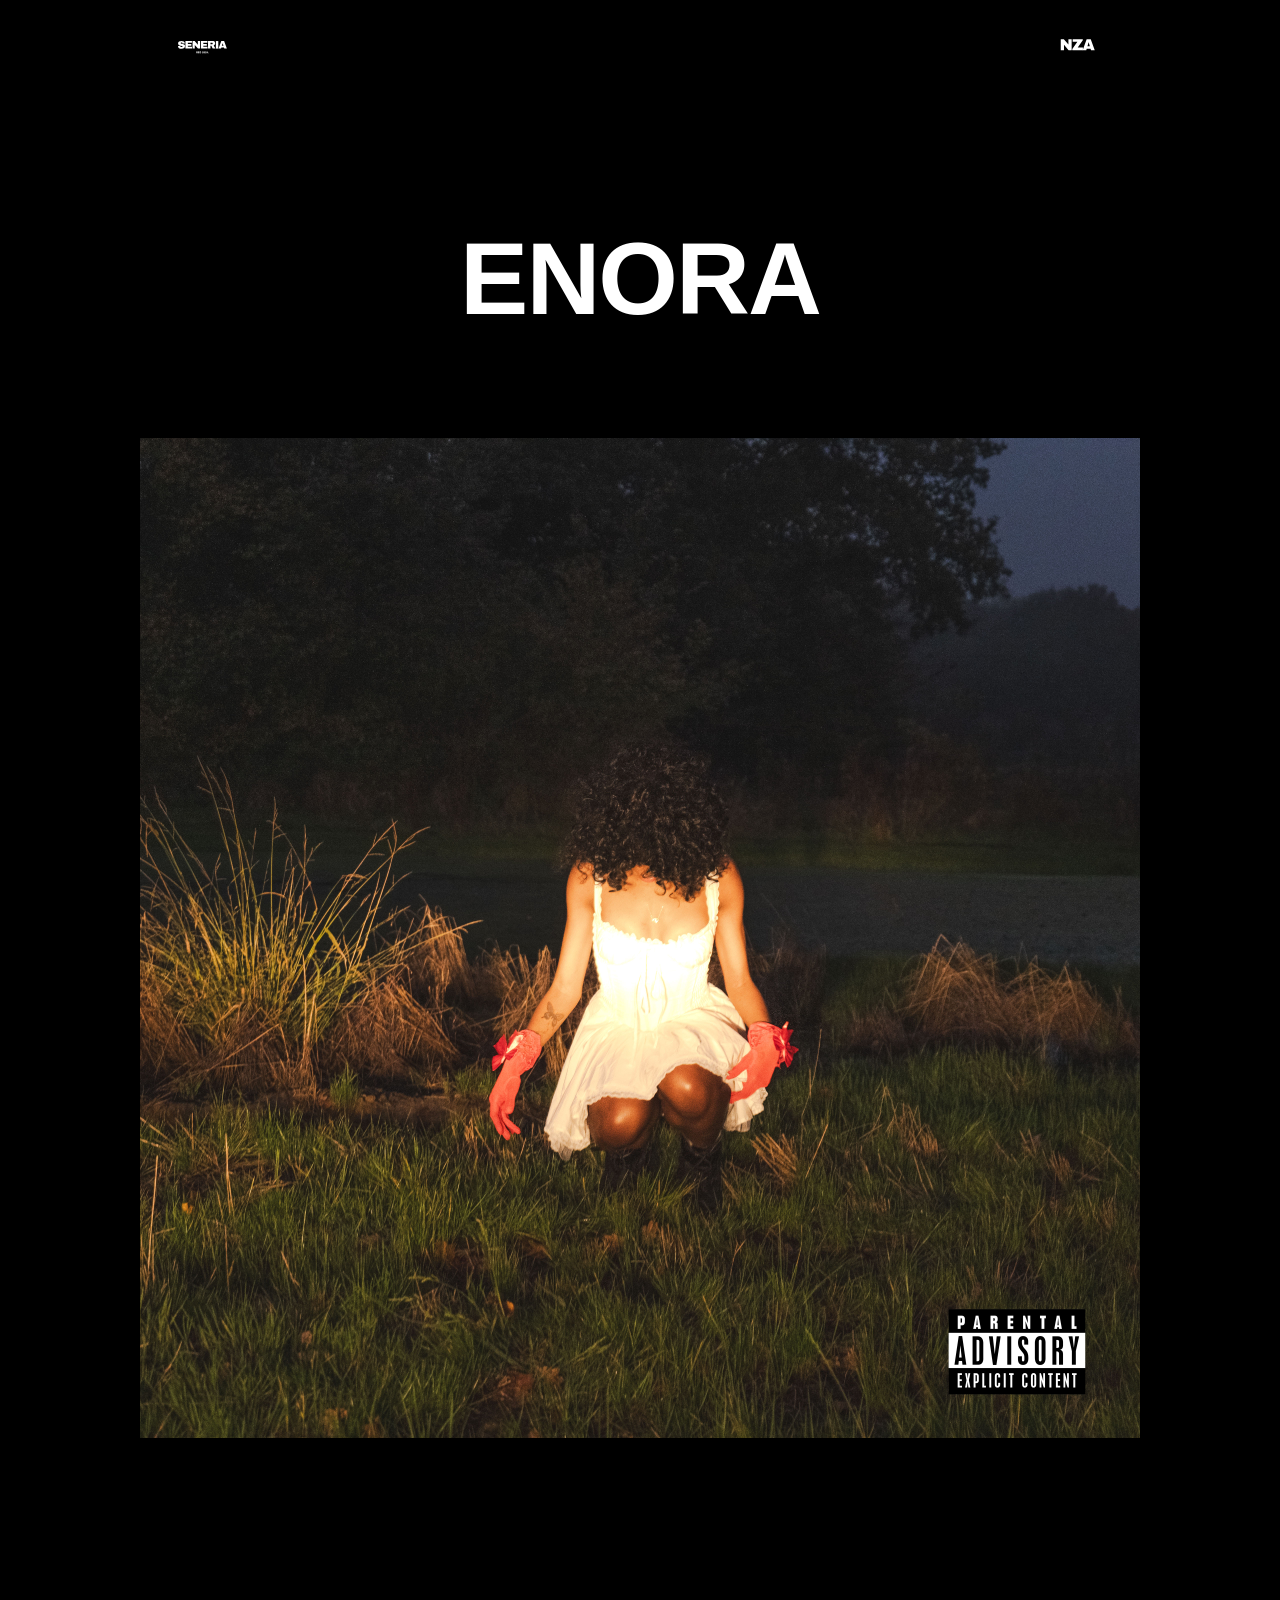
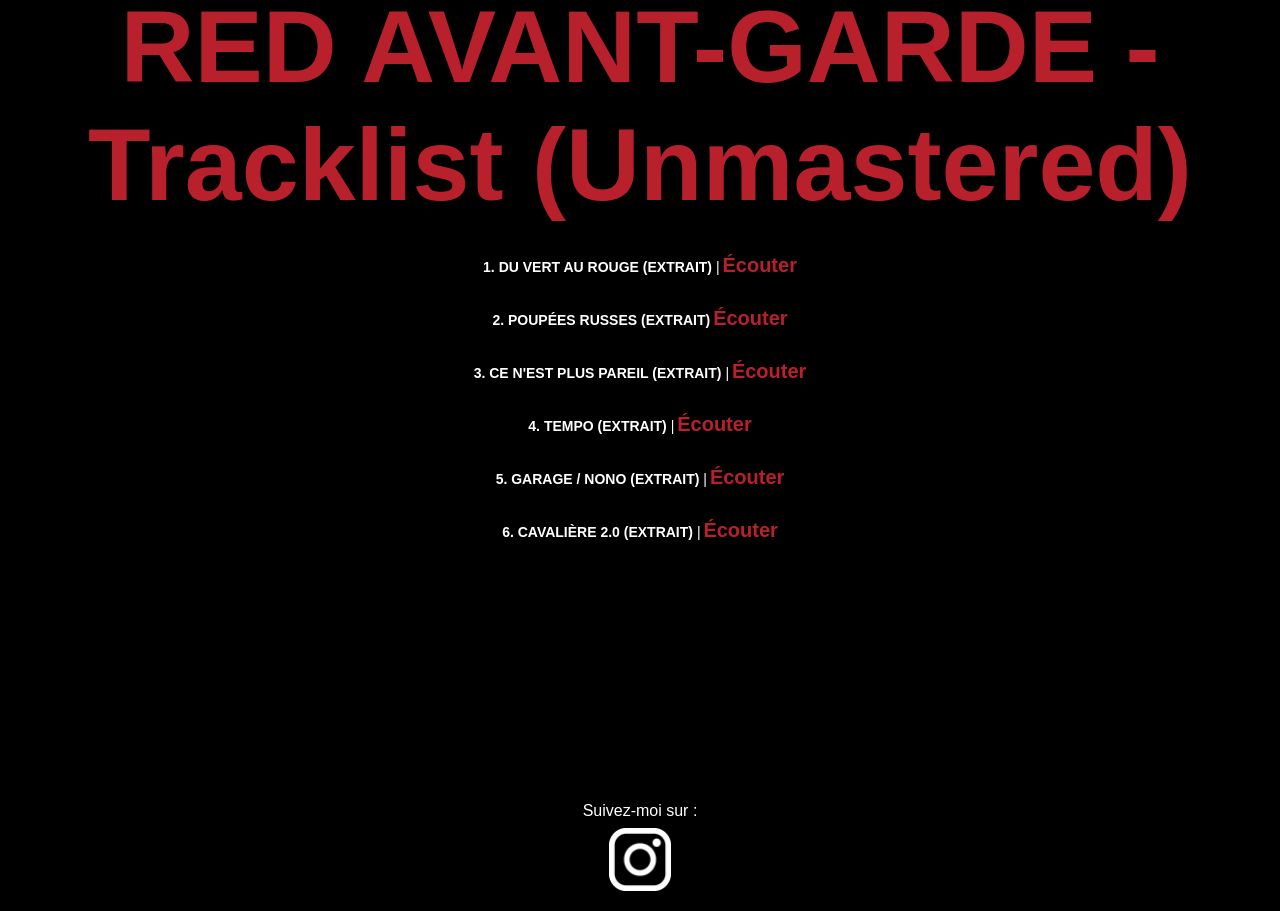
==== commit 20ea3a73: "Update index.html" ====
--- a/index.html
+++ b/index.html
@@ -67,7 +67,7 @@
     <footer>
         <p>
             <span class="follow-text">Suivez-moi sur :</span>
-                <div style="height: 20px;"></div>
+                <div style="height: 8px;"></div>
             <a href="https://www.instagram.com/enoraoff" target="_blank">
                 <img src="images/instagram-logo-transparent.png" alt="Instagram logo noir et blanc" class="insta-logo">
             </a>
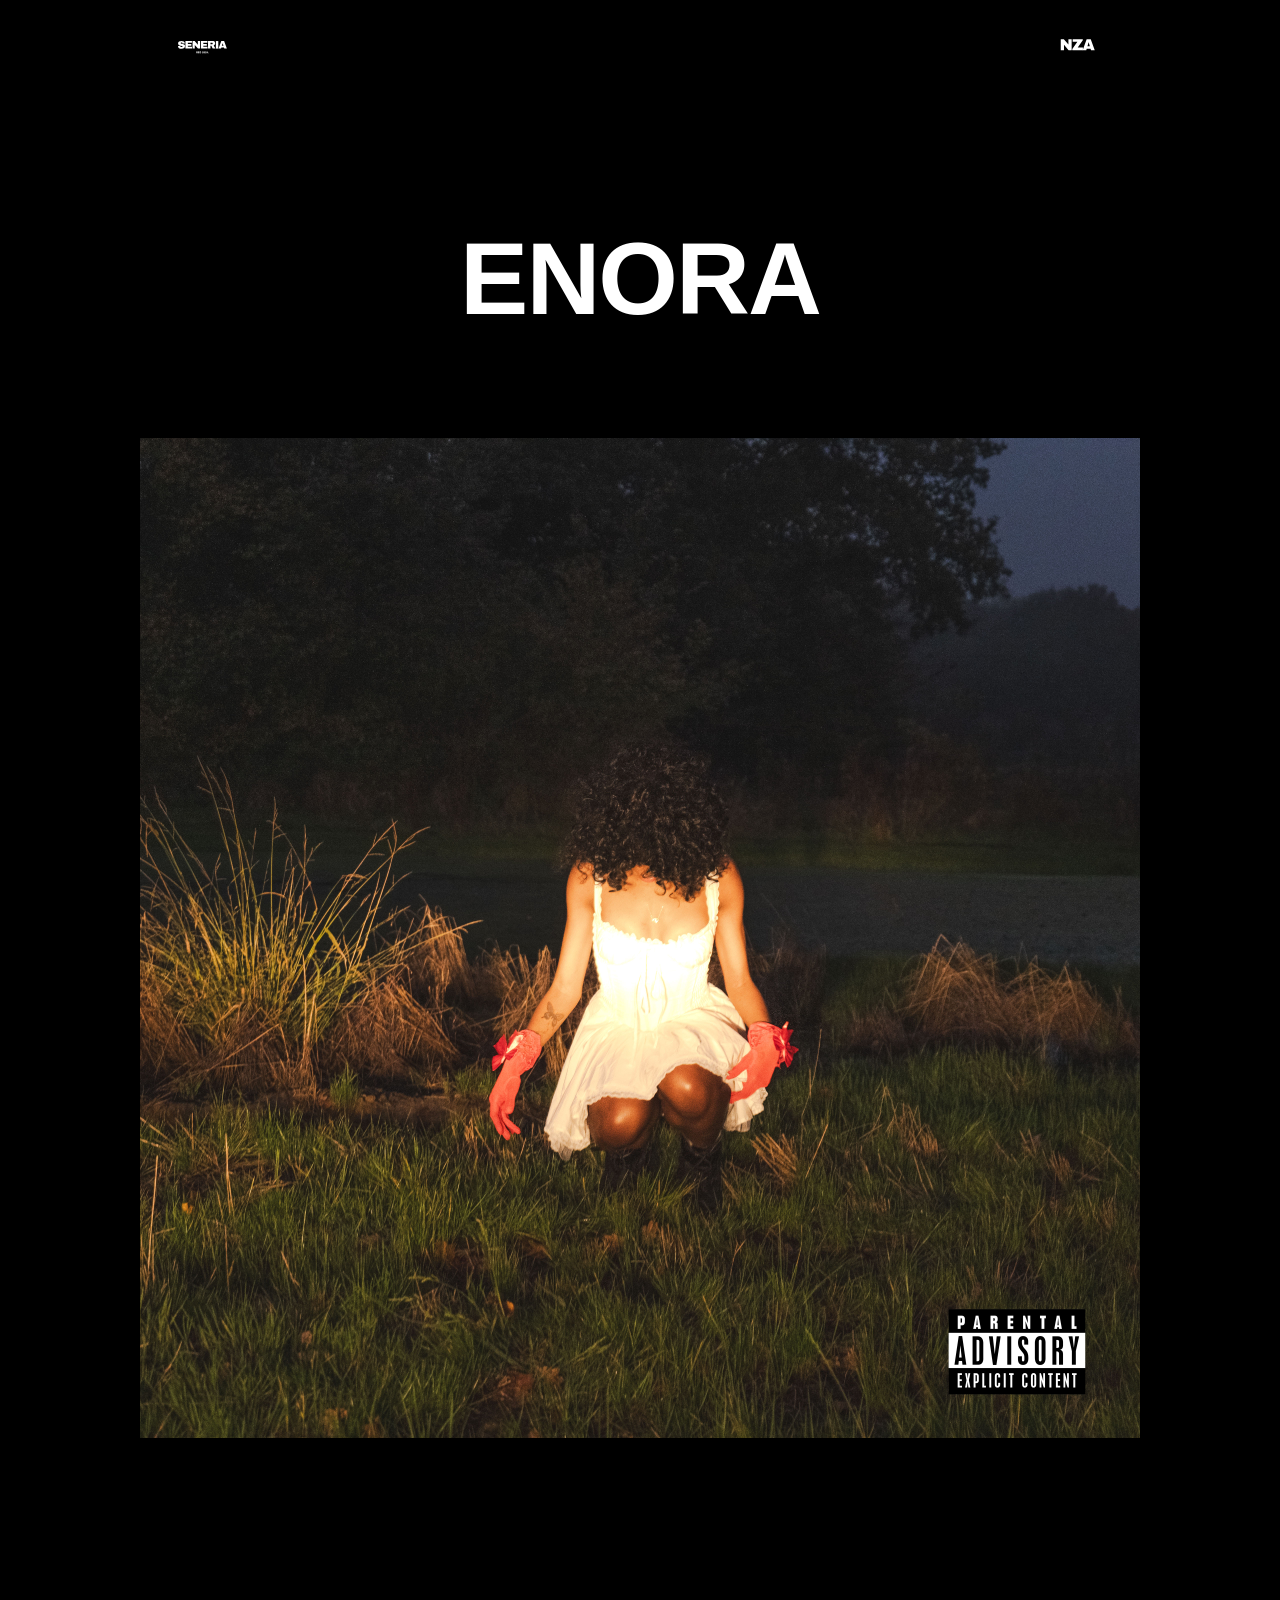
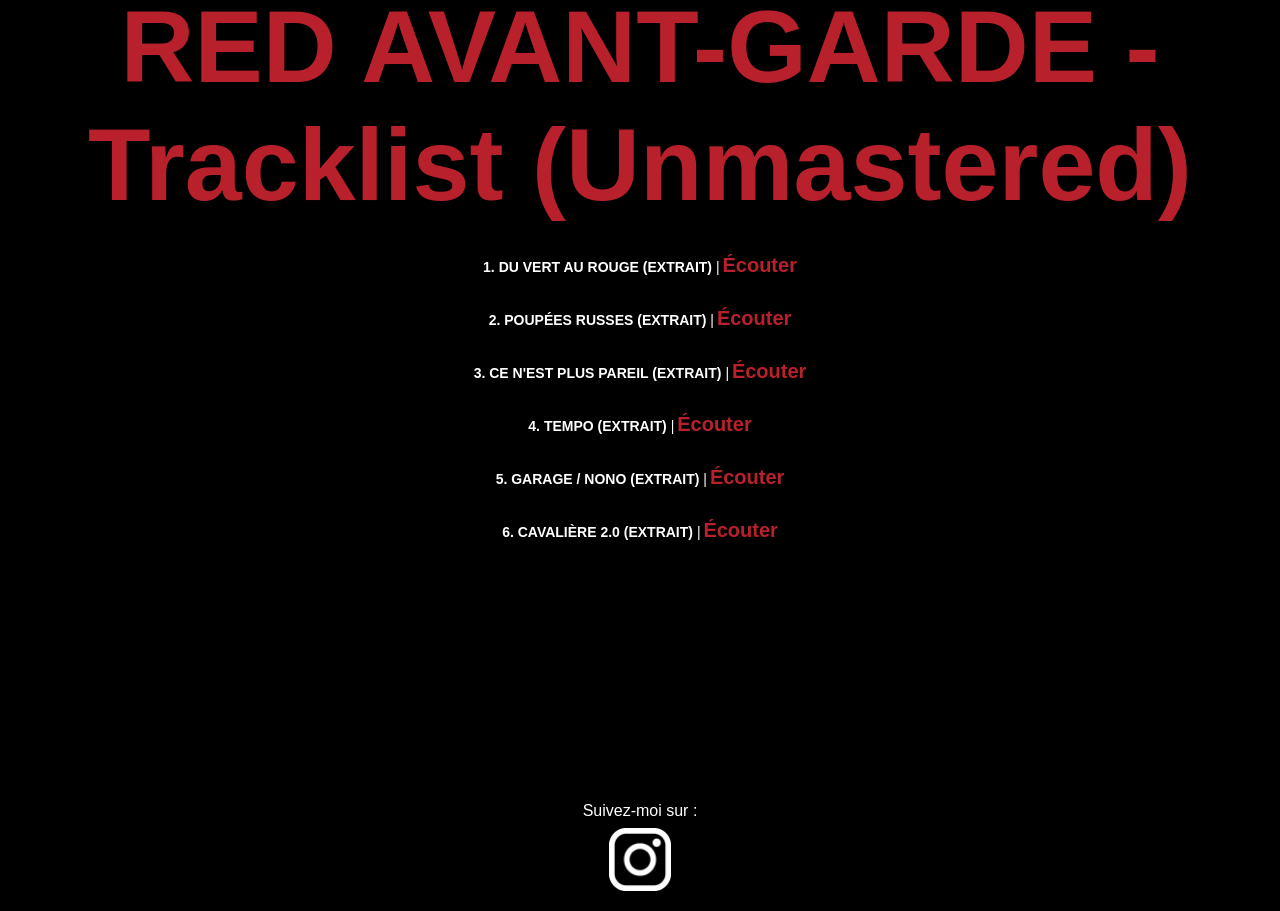
==== commit 97d5cdbe: "Update index.html" ====
--- a/index.html
+++ b/index.html
@@ -56,7 +56,7 @@
 
     <ul class="tracklist">
         <li><span class="numero">1.</span> <strong>DU VERT AU ROUGE (EXTRAIT) </strong>| <a class="ecouter" id="audio1" data-audio="audio/track_dvar.mp3">Écouter</a></li>
-        <li><span class="numero">2.</span> <strong>POUPÉES RUSSES (EXTRAIT) </strong> <a class="ecouter" id="track2" data-audio="audio/track_pr.mp3">Écouter</a></li>
+        <li><span class="numero">2.</span> <strong>POUPÉES RUSSES (EXTRAIT) </strong>| <a class="ecouter" id="track2" data-audio="audio/track_pr.mp3">Écouter</a></li>
         <li><span class="numero">3.</span> <strong>CE N'EST PLUS PAREIL (EXTRAIT) </strong> | <a class="ecouter" id="track3" data-audio="audio/track_cnpp.mp3">Écouter</a></li>
         <li><span class="numero">4.</span> <strong>TEMPO (EXTRAIT) </strong> | <a class="ecouter" id="track4" data-audio="audio/track_tempo.mp3">Écouter</a></li>
         <li><span class="numero">5.</span> <strong>GARAGE / NONO (EXTRAIT) </strong> | <a class="ecouter" id="track5" data-audio="audio/track_gn.mp3">Écouter</a></li>
